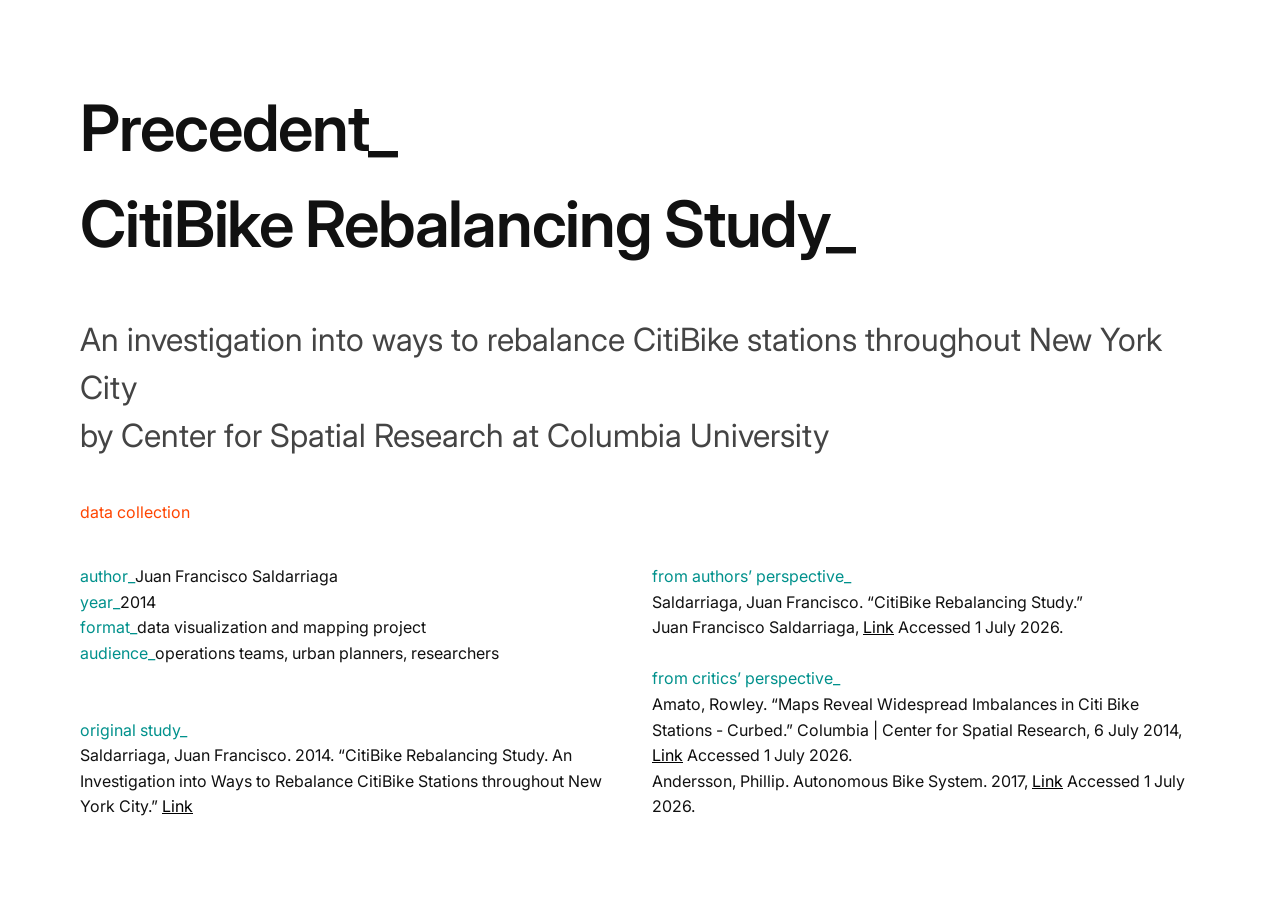
==== DataCollection.html @ a94a7760 "done" ====
<!DOCTYPE html>
<html lang="en">
<head>

  <title>CitiBike Study</title>

  <!-- Preconnect to Google Fonts main API -->
  <link rel="preconnect" href="https://fonts.googleapis.com">

  <!-- Preconnect to font file server -->
  <link rel="preconnect" href="https://fonts.gstatic.com" crossorigin>

  <!-- Load Inter font -->
  <link href="https://fonts.googleapis.com/css2?family=Inter:wght@300;400;500;600;700&display=swap" rel="stylesheet">

  <!-- Your CSS file -->
  <link rel="stylesheet" href="styles/style.css">

</head>

<body>

  
  <!-- GRID CONTAINER START -->
  <div class="container">

    <!-- Main title -->
    <h1 class="full">Precedent_<br>
      CitiBike Rebalancing Study_ </h1>

    <!-- Author line -->
    <h2 class="full">An investigation into ways to rebalance CitiBike stations throughout New York City<br>
      by Center for Spatial Research at Columbia University</h2>

    <h3 class="full" > data collection</h3>

    <!-- Left column -->
    <p class="half">
      <span style="color: rgb(0, 145, 140);">author_</span>Juan Francisco Saldarriaga<br>
      <span style="color: rgb(0, 145, 140);">year_</span>2014<br>
      <span style="color: rgb(0, 145, 140);">format_</span>data visualization and mapping project<br>
      <span style="color: rgb(0, 145, 140);">audience_</span>operations teams, urban planners, researchers<br><br><br>
    
      <span style="color: rgb(0, 145, 140);">original study_</span><br>
    
    Saldarriaga, Juan Francisco. 2014. “CitiBike Rebalancing Study. An Investigation into Ways to Rebalance CitiBike Stations throughout New York City.”
    <a href="https://c4sr.columbia.edu/projects/citibike-rebalancing-study">Link</a></p>

    <!-- Right column -->
    <p class="half">

      <span style="color: rgb(0, 145, 140);">from authors’ perspective_</span><br>
      Saldarriaga, Juan Francisco. “CitiBike Rebalancing Study.”<br> 
      Juan Francisco Saldarriaga, <a href="juanfrans.com/2014/01/01/CitibikeRebalancing.html">Link</a> Accessed 1 July 2026.<br><br>

      <span style="color: rgb(0, 145, 140);">from critics’ perspective_</span><br>
      Amato, Rowley. “Maps Reveal Widespread Imbalances in Citi Bike Stations - Curbed.” Columbia | Center for Spatial Research,
      6 July 2014, <br>
      <a href="c4sr.columbia.edu/news/maps-reveal-widespread-imbalances-citi-bike-stations-curbed">Link</a> Accessed 1 July 2026.<br>

      Andersson, Phillip. Autonomous Bike System. 2017,
      <a href="chrome-extension://efaidnbmnnnibpcajpcglclefindmkaj/lup.lub.lu.se/luur/download?func=downloadFile&recordOId=8904682&fileOId=8904683">Link</a> Accessed 1 July 2026.

    </p>




  </div>
  <!-- GRID CONTAINER END -->

</body>
</html>
---- styles/style.css ----
/* Set global design variables (colors, spacing system, etc.) */
:root {
  /* Define main black color */
  --black: #111111;

  /* Define white background color */
  --white: #ffffff;

  /* Define spacing unit for consistent layout rhythm */
  --space: 16px;
}

/* Reset default browser spacing and set box model behavior */
* {
  /* Remove default margin */
  margin: 0;

  /* Remove default padding */
  padding: 0;

  /* Include padding + border in element width calculations */
  box-sizing: border-box;
}

/* Main page body styles */
body {
  /* Set font for entire page */
  font-family: "Inter", sans-serif;

  /* Set background color */
  background-color: var(--white);

  /* Set default text color */
  color: var(--black);

  /* Add spacing around entire page */
  padding: 80px;

  /* Set comfortable line spacing */
  line-height: 1.5;
}

.container {
  display: grid;
  grid-template-columns: repeat(12, 1fr);
  gap: 24px;
  width: 100%;
}

body {
  padding: 80px;
}


/* Constrain text */
p {
  max-width: 900px;
}

/* Full-width section inside grid (spans all 12 columns) */
.full {
  /* Start at column 1 and span all 12 columns */
  grid-column: 1 / span 12;
}

/* Half-width section (6 columns) */
.half {
  /* Span 6 out of 12 columns */
  grid-column: span 6;
}

/* One-third width section (4 columns) */
.third {
  /* Span 4 out of 12 columns */
  grid-column: span 4;
}

/* Typography: main title */
h1 {
  /* Set large type size for hierarchy */
  font-size: clamp(36px, 5vw, 72px);

  /* Make text bold */
  font-weight: 600;

  /* Reduce spacing between letters slightly for Swiss look */
  letter-spacing: -0.02em;

  /* Add space below heading */
  margin-bottom: 20px;
}

/* Typography: subtitle */
h2 {
  /* Medium-large size */
  font-size: clamp(22px, 2.5vw, 32px);

  /* Normal weight */
  font-weight: 400;

  /* Add spacing below */
  margin-bottom: 16px;

  /* Subtle color hierarchy */
  color: #444;
}

/* Typography: subtitle */
h3 {
  /* Medium-large size */
  font-size: clamp(16px, 1.1vw, 20px);

  /* Normal weight */
  font-weight: 400;

  /* Add spacing below */
  margin-bottom: 16px;

  /* Subtle color hierarchy */
  color: #FF4500;
}

/* Body text styling */
p {
  /* Standard readable size */
  font-size: clamp(16px, 1.1vw, 20px);

  /* Comfortable line spacing */
  line-height: 1.6;

  /* Space below paragraphs */
  margin-bottom: 24px;
}

a {

  /* Standard readable size */
  font-size: clamp(16px, 1.1vw, 20px);

  /* Comfortable line spacing */
  line-height: 1.6;

  /* Space below paragraphs */
  margin-bottom: 24px;
  
  color: black;
}

.clean-link {
  color: inherit;
  text-decoration: none;
}

.hover-reveal .hidden-text {
  opacity: 0;
  transition: opacity 0.3s ease; /* Smooth fade-in effect */
}

.hover-reveal:hover .hidden-text {
  opacity: 1;
}
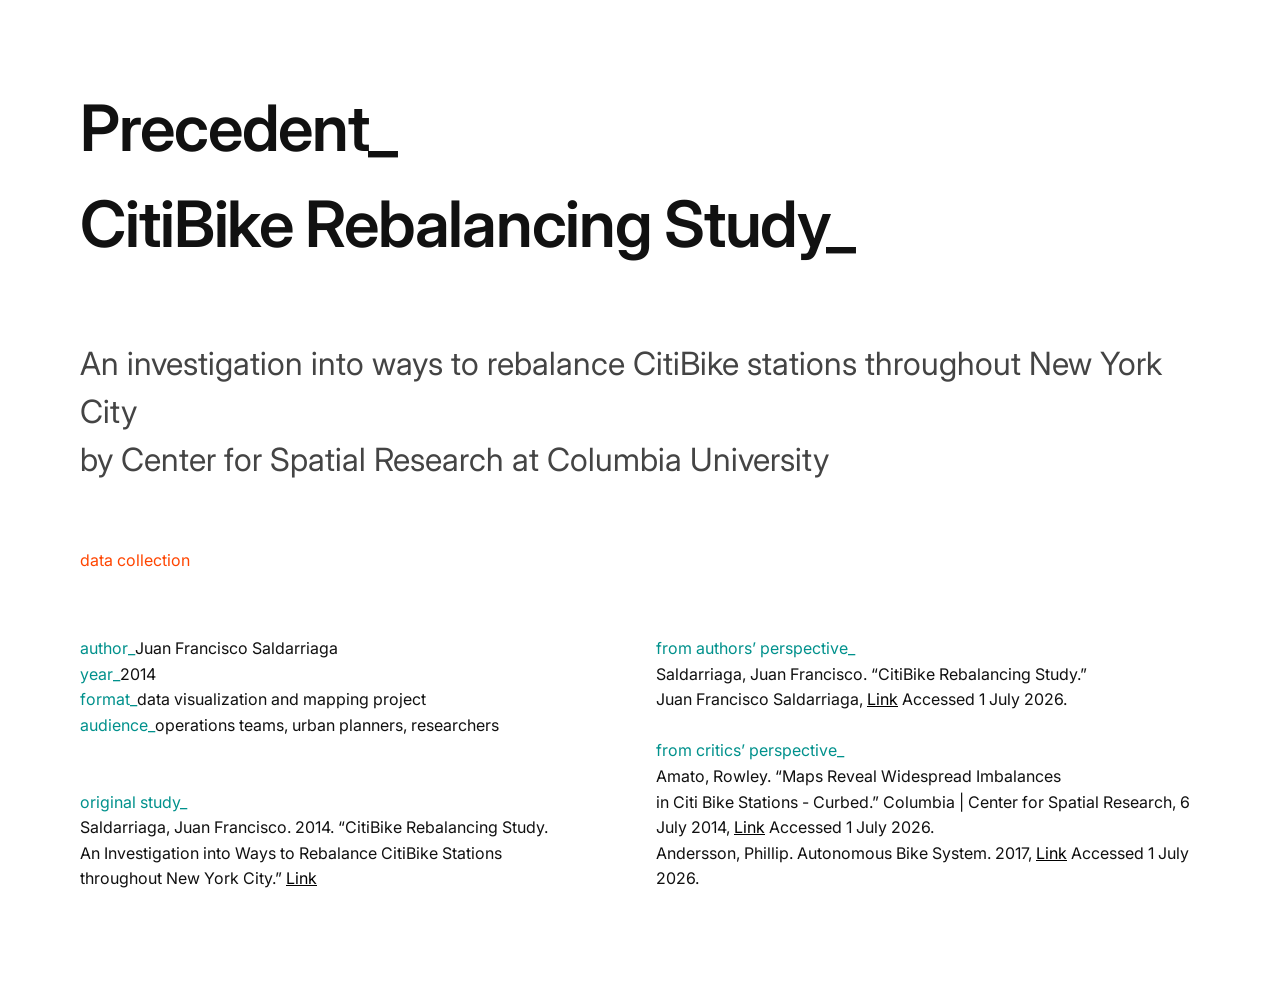
==== commit cf05bc18: "spacing fixed" ====
--- a/DataCollection.html
+++ b/DataCollection.html
@@ -43,8 +43,9 @@
     
       <span style="color: rgb(0, 145, 140);">original study_</span><br>
     
-    Saldarriaga, Juan Francisco. 2014. “CitiBike Rebalancing Study. An Investigation into Ways to Rebalance CitiBike Stations throughout New York City.”
-    <a href="https://c4sr.columbia.edu/projects/citibike-rebalancing-study">Link</a></p>
+    Saldarriaga, Juan Francisco. 2014. “CitiBike Rebalancing Study.<br>
+    An Investigation into Ways to Rebalance CitiBike Stations <br>
+    throughout New York City.” <a href="https://c4sr.columbia.edu/projects/citibike-rebalancing-study">Link</a></p>
 
     <!-- Right column -->
     <p class="half">
@@ -54,9 +55,9 @@
       Juan Francisco Saldarriaga, <a href="juanfrans.com/2014/01/01/CitibikeRebalancing.html">Link</a> Accessed 1 July 2026.<br><br>
 
       <span style="color: rgb(0, 145, 140);">from critics’ perspective_</span><br>
-      Amato, Rowley. “Maps Reveal Widespread Imbalances in Citi Bike Stations - Curbed.” Columbia | Center for Spatial Research,
-      6 July 2014, <br>
-      <a href="c4sr.columbia.edu/news/maps-reveal-widespread-imbalances-citi-bike-stations-curbed">Link</a> Accessed 1 July 2026.<br>
+      Amato, Rowley. “Maps Reveal Widespread Imbalances<br>
+       in Citi Bike Stations - Curbed.” Columbia | Center for Spatial Research,
+      6 July 2014, <a href="c4sr.columbia.edu/news/maps-reveal-widespread-imbalances-citi-bike-stations-curbed">Link</a> Accessed 1 July 2026.<br>
 
       Andersson, Phillip. Autonomous Bike System. 2017,
       <a href="chrome-extension://efaidnbmnnnibpcajpcglclefindmkaj/lup.lub.lu.se/luur/download?func=downloadFile&recordOId=8904682&fileOId=8904683">Link</a> Accessed 1 July 2026.
--- a/styles/style.css
+++ b/styles/style.css
@@ -42,19 +42,15 @@
 
 .container {
   display: grid;
-  grid-template-columns: repeat(12, 1fr);
-  gap: 24px;
+
+  /* 12 equal columns */
+  grid-template-columns: repeat(12, minmax(0, 1fr));
+
+  /* Separate horizontal and vertical spacing */
+  column-gap: 32px;
+  row-gap: 48px;
+
   width: 100%;
-}
-
-body {
-  padding: 80px;
-}
-
-
-/* Constrain text */
-p {
-  max-width: 900px;
 }
 
 /* Full-width section inside grid (spans all 12 columns) */
@@ -70,10 +66,23 @@
 }
 
 /* One-third width section (4 columns) */
-.third {
-  /* Span 4 out of 12 columns */
-  grid-column: span 4;
+
+.left {
+    grid-column: 1 / span 4;
 }
+
+.center {
+    grid-column: 5 / span 4;
+}
+
+.right {
+    grid-column: 9 / span 4;
+}
+
+
+
+
+
 
 /* Typography: main title */
 h1 {
@@ -142,7 +151,7 @@
 
   /* Space below paragraphs */
   margin-bottom: 24px;
-  
+
   color: black;
 }
 
@@ -159,3 +168,5 @@
 .hover-reveal:hover .hidden-text {
   opacity: 1;
 }
+
+
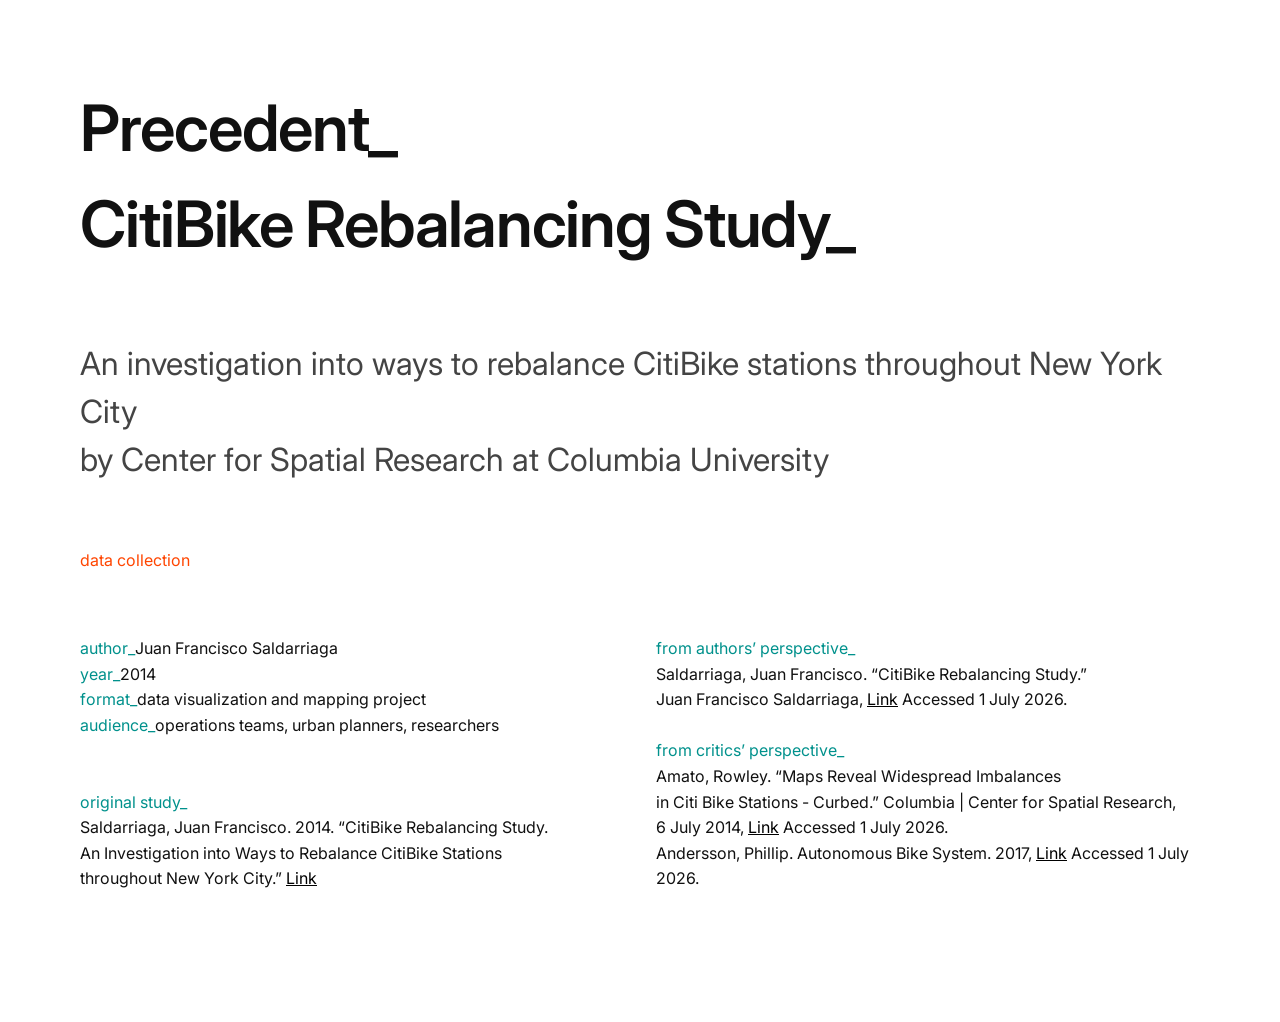
==== commit 53399916: "try" ====
--- a/DataCollection.html
+++ b/DataCollection.html
@@ -45,7 +45,9 @@
     
     Saldarriaga, Juan Francisco. 2014. “CitiBike Rebalancing Study.<br>
     An Investigation into Ways to Rebalance CitiBike Stations <br>
-    throughout New York City.” <a href="https://c4sr.columbia.edu/projects/citibike-rebalancing-study">Link</a></p>
+    throughout New York City.” <a href="https://c4sr.columbia.edu/projects/citibike-rebalancing-study">Link</a> <br><br>
+  
+  </p>
 
     <!-- Right column -->
     <p class="half">
@@ -56,7 +58,7 @@
 
       <span style="color: rgb(0, 145, 140);">from critics’ perspective_</span><br>
       Amato, Rowley. “Maps Reveal Widespread Imbalances<br>
-       in Citi Bike Stations - Curbed.” Columbia | Center for Spatial Research,
+       in Citi Bike Stations - Curbed.” Columbia | Center for Spatial Research, <br>
       6 July 2014, <a href="c4sr.columbia.edu/news/maps-reveal-widespread-imbalances-citi-bike-stations-curbed">Link</a> Accessed 1 July 2026.<br>
 
       Andersson, Phillip. Autonomous Bike System. 2017,
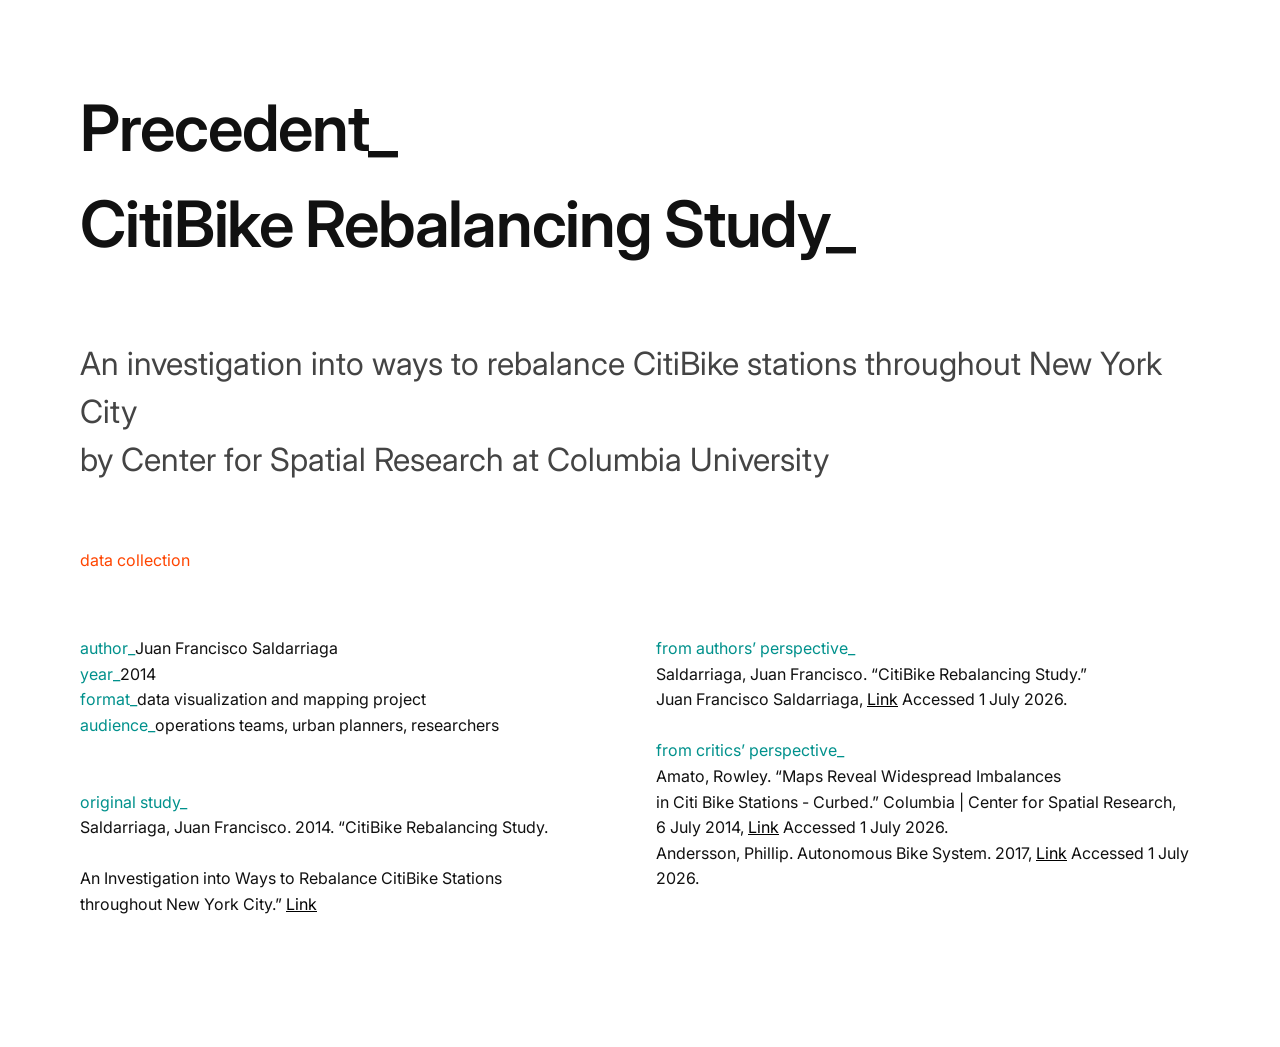
==== commit 44aa2ec8: "test" ====
--- a/DataCollection.html
+++ b/DataCollection.html
@@ -43,7 +43,7 @@
     
       <span style="color: rgb(0, 145, 140);">original study_</span><br>
     
-    Saldarriaga, Juan Francisco. 2014. “CitiBike Rebalancing Study.<br>
+    Saldarriaga, Juan Francisco. 2014. “CitiBike Rebalancing Study.<br><br>
     An Investigation into Ways to Rebalance CitiBike Stations <br>
     throughout New York City.” <a href="https://c4sr.columbia.edu/projects/citibike-rebalancing-study">Link</a> <br><br>
   
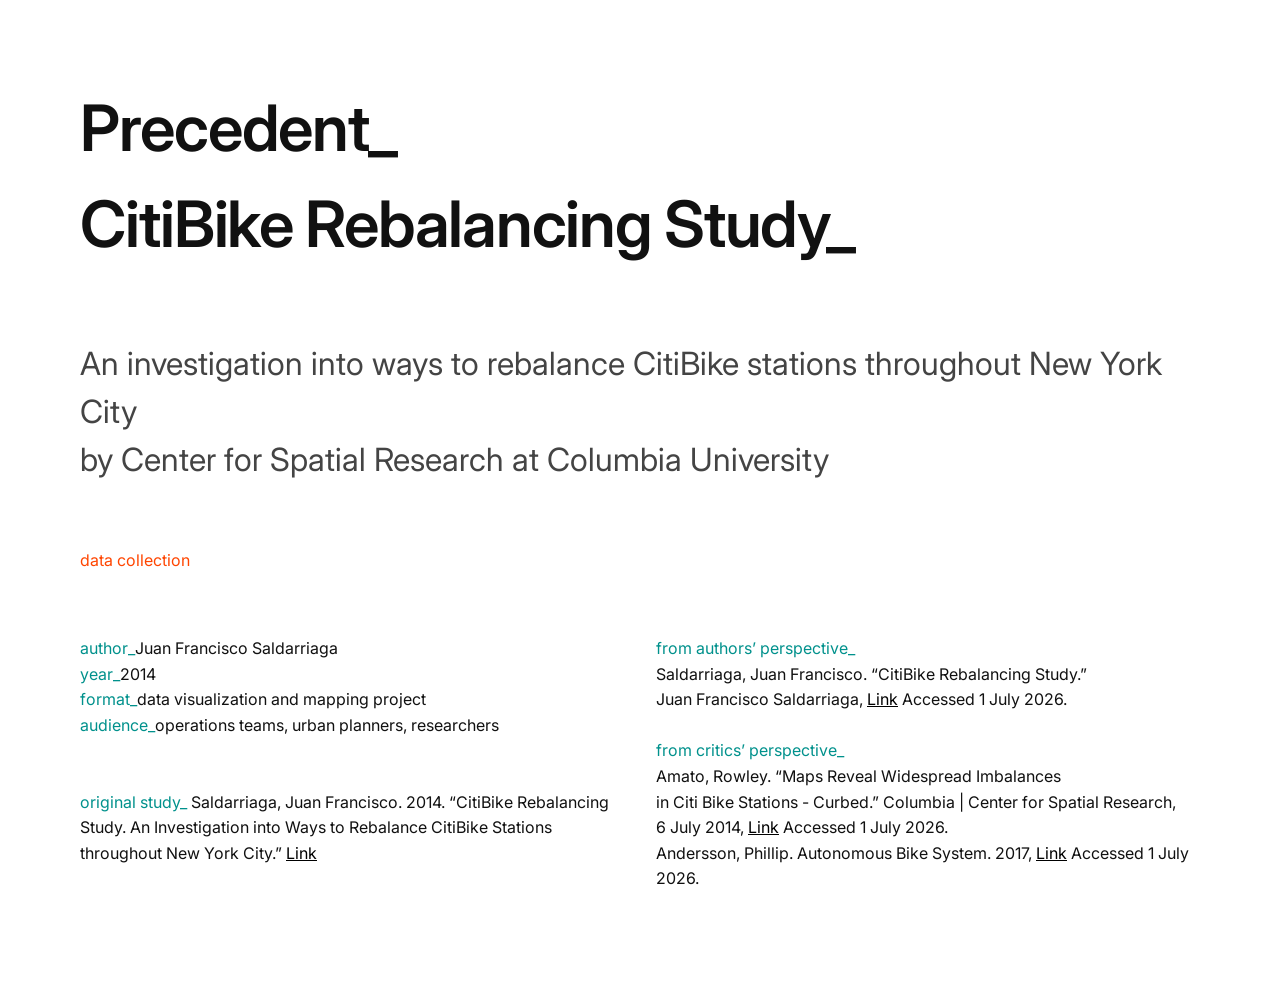
==== commit 66f3107d: "test" ====
--- a/DataCollection.html
+++ b/DataCollection.html
@@ -41,9 +41,9 @@
       <span style="color: rgb(0, 145, 140);">format_</span>data visualization and mapping project<br>
       <span style="color: rgb(0, 145, 140);">audience_</span>operations teams, urban planners, researchers<br><br><br>
     
-      <span style="color: rgb(0, 145, 140);">original study_</span><br>
+      <span style="color: rgb(0, 145, 140);">original study_</span>
     
-    Saldarriaga, Juan Francisco. 2014. “CitiBike Rebalancing Study.<br><br>
+    Saldarriaga, Juan Francisco. 2014. “CitiBike Rebalancing Study.
     An Investigation into Ways to Rebalance CitiBike Stations <br>
     throughout New York City.” <a href="https://c4sr.columbia.edu/projects/citibike-rebalancing-study">Link</a> <br><br>
   
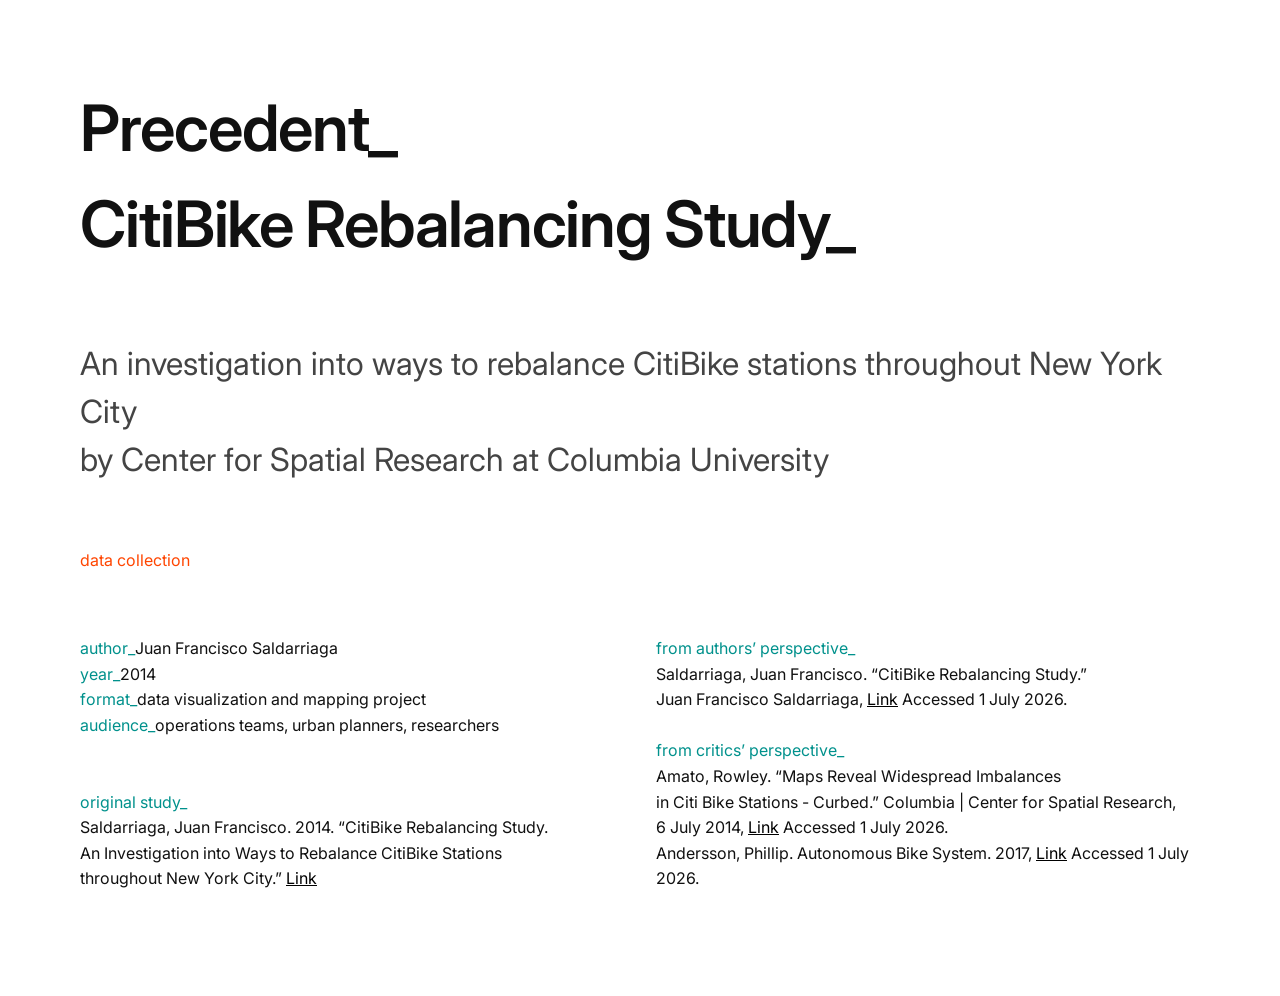
==== commit 454222f7: "push" ====
--- a/DataCollection.html
+++ b/DataCollection.html
@@ -41,11 +41,10 @@
       <span style="color: rgb(0, 145, 140);">format_</span>data visualization and mapping project<br>
       <span style="color: rgb(0, 145, 140);">audience_</span>operations teams, urban planners, researchers<br><br><br>
     
-      <span style="color: rgb(0, 145, 140);">original study_</span>
-    
-    Saldarriaga, Juan Francisco. 2014. “CitiBike Rebalancing Study.
-    An Investigation into Ways to Rebalance CitiBike Stations <br>
-    throughout New York City.” <a href="https://c4sr.columbia.edu/projects/citibike-rebalancing-study">Link</a> <br><br>
+      <span style="color: rgb(0, 145, 140);">original study_</span><br>
+      Saldarriaga, Juan Francisco. 2014. “CitiBike Rebalancing Study.<br>
+      An Investigation into Ways to Rebalance CitiBike Stations <br>
+       throughout New York City.” <a href="https://c4sr.columbia.edu/projects/citibike-rebalancing-study">Link</a>
   
   </p>
 
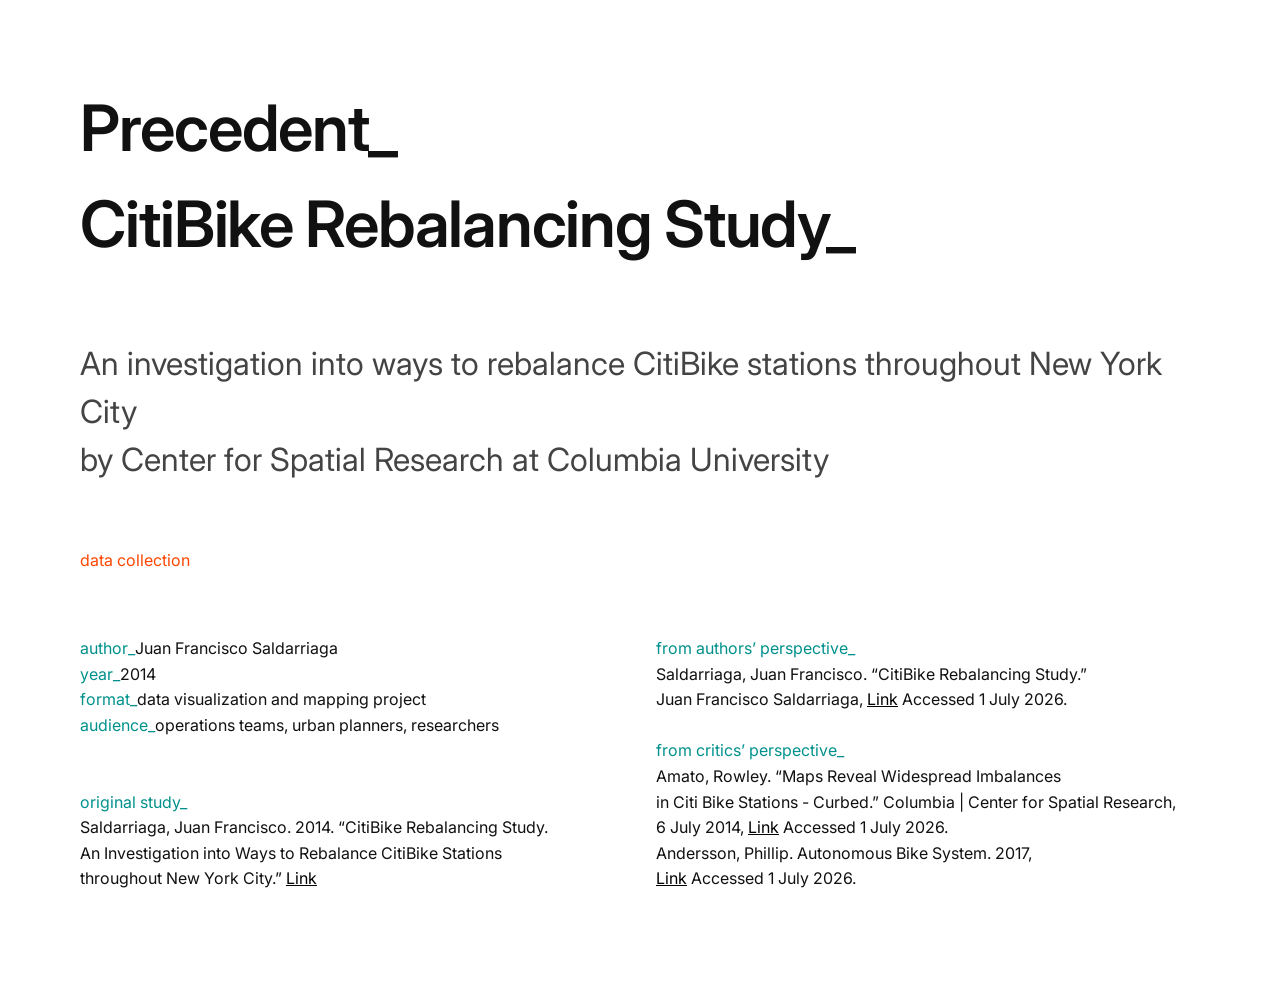
==== commit 825bc5fe: "br" ====
--- a/DataCollection.html
+++ b/DataCollection.html
@@ -60,7 +60,7 @@
        in Citi Bike Stations - Curbed.” Columbia | Center for Spatial Research, <br>
       6 July 2014, <a href="c4sr.columbia.edu/news/maps-reveal-widespread-imbalances-citi-bike-stations-curbed">Link</a> Accessed 1 July 2026.<br>
 
-      Andersson, Phillip. Autonomous Bike System. 2017,
+      Andersson, Phillip. Autonomous Bike System. 2017,<br>
       <a href="chrome-extension://efaidnbmnnnibpcajpcglclefindmkaj/lup.lub.lu.se/luur/download?func=downloadFile&recordOId=8904682&fileOId=8904683">Link</a> Accessed 1 July 2026.
 
     </p>
